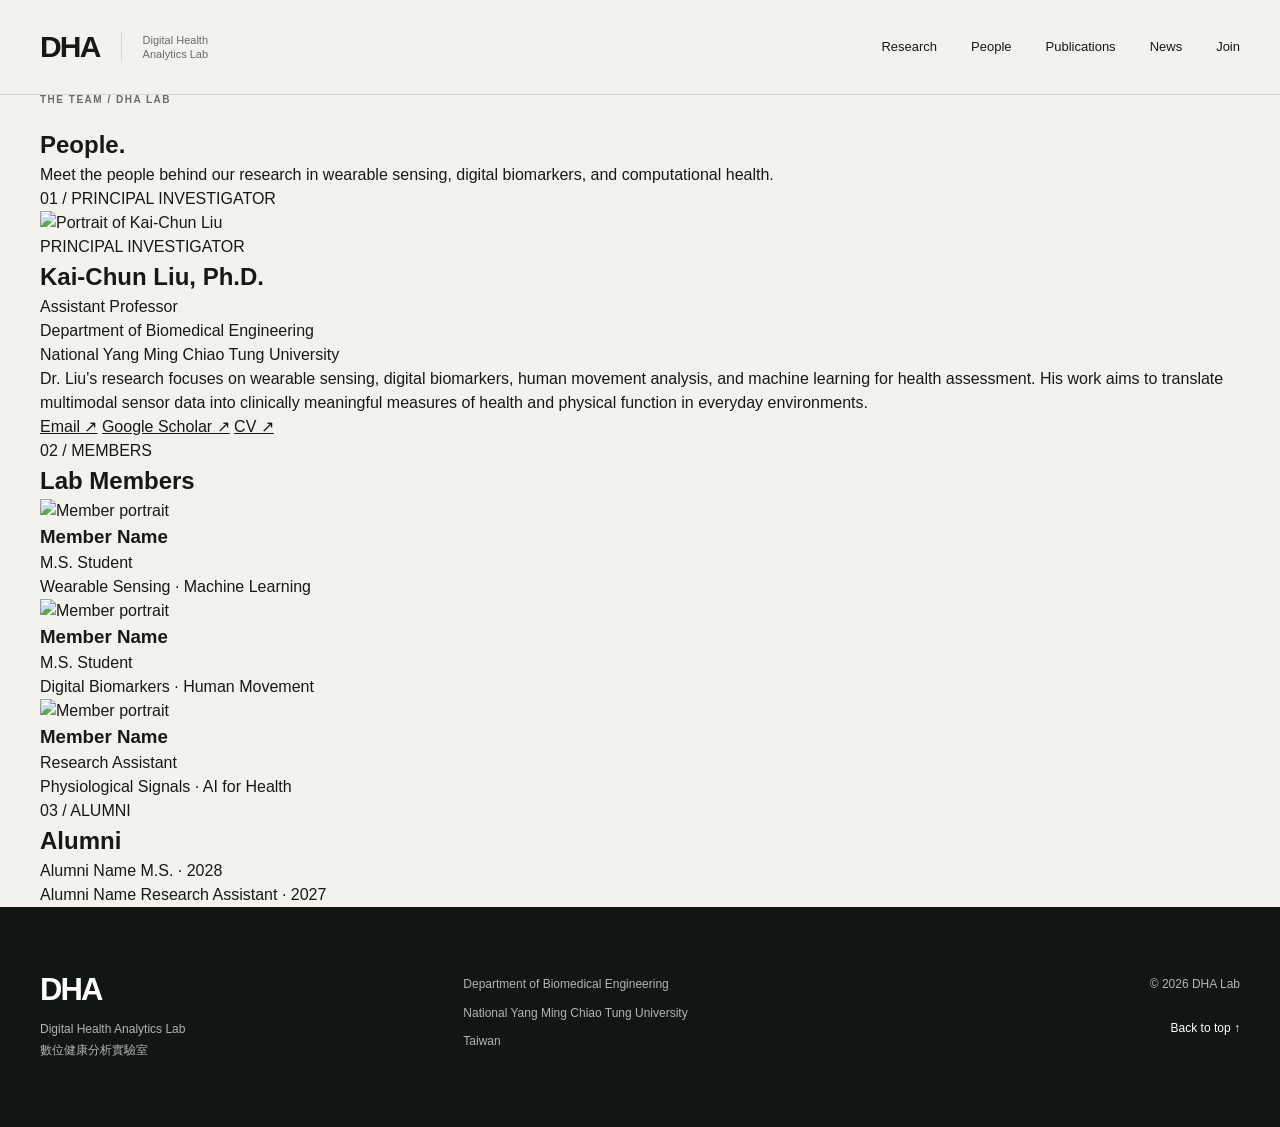
==== people.html @ 05067416 "Create people.html" ====
<!DOCTYPE html>
<html lang="en">
<head>
  <meta charset="UTF-8">
  <meta name="viewport" content="width=device-width, initial-scale=1.0">
  <title>People | DHA Lab</title>
  <meta name="description" content="Meet the people of the Digital Health Analytics Lab at NYCU.">
  <link rel="stylesheet" href="css/style.css?v=5">
</head>

<body>

<header class="site-header">
  <div class="header-inner">
    <a class="brand" href="index.html">
      <span class="brand-mark">DHA</span>
      <span class="brand-name">Digital Health<br>Analytics Lab</span>
    </a>

    <nav class="main-nav" aria-label="Main navigation">
      <a href="research.html">Research</a>
      <a href="people.html" aria-current="page">People</a>
      <a href="publications.html">Publications</a>
      <a href="news.html">News</a>
      <a href="join.html">Join</a>
    </nav>
  </div>
</header>

<main class="people-page">

  <section class="people-heading">
    <div class="section-inner">
      <p class="section-label">THE TEAM / DHA LAB</p>
      <h1>People<span class="accent-dot">.</span></h1>
      <p class="people-intro">
        Meet the people behind our research in wearable sensing,
        digital biomarkers, and computational health.
      </p>
    </div>
  </section>

  <!-- 01 / PRINCIPAL INVESTIGATOR -->
  <section class="people-section" id="pi">
    <div class="section-inner">

      <div class="people-section-header">
        <span>01 / PRINCIPAL INVESTIGATOR</span>
      </div>

      <div class="pi-layout">
        <div class="pi-photo">
          <img src="images/kai-chun-liu.jpg"
               alt="Portrait of Kai-Chun Liu">
        </div>

        <div class="pi-info">
          <p class="person-label">PRINCIPAL INVESTIGATOR</p>

          <h2>Kai-Chun Liu, Ph.D.</h2>
          <p class="person-role">Assistant Professor</p>

          <p class="person-affiliation">
            Department of Biomedical Engineering<br>
            National Yang Ming Chiao Tung University
          </p>

          <p class="person-bio">
            Dr. Liu's research focuses on wearable sensing,
            digital biomarkers, human movement analysis,
            and machine learning for health assessment.
            His work aims to translate multimodal sensor data
            into clinically meaningful measures of health
            and physical function in everyday environments.
          </p>

          <div class="person-links">
            <a href="mailto:kcliu33@nycu.edu.tw">Email ↗</a>
            <!-- Replace # with actual profile URLs -->
            <a href="#">Google Scholar ↗</a>
            <a href="#">CV ↗</a>
          </div>
        </div>
      </div>

    </div>
  </section>

  <!-- 02 / MEMBERS -->
  <section class="people-section" id="members">
    <div class="section-inner">

      <div class="people-section-header">
        <span>02 / MEMBERS</span>
        <h2>Lab Members</h2>
      </div>

      <div class="members-grid">

        <!-- Example member 1 -->
        <article class="member-card">
          <div class="member-photo">
            <img src="images/member-01.jpg" alt="Member portrait">
          </div>
          <h3>Member Name</h3>
          <p class="member-role">M.S. Student</p>
          <p class="member-interest">
            Wearable Sensing · Machine Learning
          </p>
        </article>

        <!-- Example member 2 -->
        <article class="member-card">
          <div class="member-photo">
            <img src="images/member-02.jpg" alt="Member portrait">
          </div>
          <h3>Member Name</h3>
          <p class="member-role">M.S. Student</p>
          <p class="member-interest">
            Digital Biomarkers · Human Movement
          </p>
        </article>

        <!-- Example member 3 -->
        <article class="member-card">
          <div class="member-photo">
            <img src="images/member-03.jpg" alt="Member portrait">
          </div>
          <h3>Member Name</h3>
          <p class="member-role">Research Assistant</p>
          <p class="member-interest">
            Physiological Signals · AI for Health
          </p>
        </article>

      </div>

    </div>
  </section>

  <!-- 03 / ALUMNI -->
  <section class="people-section alumni-section" id="alumni">
    <div class="section-inner">

      <div class="people-section-header">
        <span>03 / ALUMNI</span>
        <h2>Alumni</h2>
      </div>

      <div class="alumni-list">
        <div class="alumni-row">
          <span>Alumni Name</span>
          <span>M.S. · 2028</span>
        </div>

        <div class="alumni-row">
          <span>Alumni Name</span>
          <span>Research Assistant · 2027</span>
        </div>
      </div>

    </div>
  </section>

</main>

<footer class="site-footer">
  <div class="footer-inner">
    <div class="footer-brand">
      <p class="footer-dha">DHA</p>
      <p>Digital Health Analytics Lab<br>數位健康分析實驗室</p>
    </div>

    <div class="footer-affiliation">
      <p>Department of Biomedical Engineering</p>
      <p>National Yang Ming Chiao Tung University</p>
      <p>Taiwan</p>
    </div>

    <div class="footer-meta">
      <p>© 2026 DHA Lab</p>
      <a href="#">Back to top ↑</a>
    </div>
  </div>
</footer>

</body>
</html>
---- css/style.css ----
/* =========================================================
   DHA LAB
   Digital Health Analytics Lab
========================================================= */


/* =========================================================
   DESIGN TOKENS
========================================================= */

:root {

    --paper: #f4f2ec;
    --white: #ffffff;

    --ink: #171918;

    --gray: #696d69;
    --light-gray: #9da19d;

    --line: #d6d5cf;

    --teal: #183d38;
    --teal-dark: #102d29;

    --footer: #111513;

    --max-width: 1380px;

}


/* =========================================================
   RESET
========================================================= */

* {
    margin: 0;
    padding: 0;
    box-sizing: border-box;
}


html {
    scroll-behavior: smooth;
}


body {

    background: var(--paper);

    color: var(--ink);

    font-family:
        -apple-system,
        BlinkMacSystemFont,
        "Helvetica Neue",
        Helvetica,
        Arial,
        sans-serif;

    font-size: 16px;
    line-height: 1.5;

    -webkit-font-smoothing: antialiased;
    text-rendering: optimizeLegibility;

}


a {
    color: inherit;
}


img {
    display: block;
    max-width: 100%;
}


/* =========================================================
   GLOBAL CONTAINER
========================================================= */

.header-inner,
.hero-inner,
.section-inner,
.footer-inner {

    width: min(
        calc(100% - 80px),
        var(--max-width)
    );

    margin: 0 auto;

}


/* =========================================================
   HEADER
========================================================= */

.site-header {

    background: var(--paper);

    border-bottom: 1px solid var(--line);

}


.header-inner {

    min-height: 94px;

    display: flex;

    align-items: center;
    justify-content: space-between;

    gap: 60px;

}


/* =========================================================
   BRAND
========================================================= */

.brand {

    display: flex;

    align-items: center;

    color: var(--ink);

    text-decoration: none;

}


.brand-mark {

    padding-right: 21px;

    font-size: 30px;

    line-height: 1;

    font-weight: 700;

    letter-spacing: -0.06em;

}


.brand-name {

    padding-left: 21px;

    border-left: 1px solid var(--line);

    color: var(--gray);

    font-size: 11px;

    line-height: 1.3;

}


/* =========================================================
   NAVIGATION
========================================================= */

.main-nav {

    display: flex;

    align-items: center;

    gap: 34px;

}


.main-nav a {

    position: relative;

    padding: 10px 0;

    color: var(--ink);

    text-decoration: none;

    font-size: 13px;

    font-weight: 500;

}


.main-nav a::after {

    content: "";

    position: absolute;

    left: 0;
    bottom: 5px;

    width: 100%;
    height: 1px;

    background: var(--ink);

    transform: scaleX(0);

    transform-origin: right;

    transition: transform 0.25s ease;

}


.main-nav a:hover::after {

    transform: scaleX(1);

    transform-origin: left;

}


/* =========================================================
   HERO
========================================================= */

.hero {

    /*
       Keep the main visual close to the navigation.
    */

    padding: 26px 0 0;

}


/* =========================================================
   HERO VISUAL
========================================================= */

.hero-visual {

    position: relative;

    width: 100%;

    height: min(
        690px,
        calc(100vh - 145px)
    );

    min-height: 540px;

    overflow: hidden;

    background: var(--teal-dark);

}


/* =========================================================
   HERO IMAGE
========================================================= */

.hero-image {

    position: absolute;

    inset: 0;

    width: 100%;
    height: 100%;

    object-fit: cover;

    object-position: center;

}


/* =========================================================
   HERO OVERLAY
========================================================= */

.hero-overlay {

    position: absolute;

    inset: 0;

    z-index: 1;

    background:

        linear-gradient(
            90deg,
            rgba(7, 16, 14, 0.82) 0%,
            rgba(7, 16, 14, 0.65) 30%,
            rgba(7, 16, 14, 0.25) 58%,
            rgba(7, 16, 14, 0.04) 82%
        ),

        linear-gradient(
            0deg,
            rgba(5, 10, 9, 0.28) 0%,
            rgba(5, 10, 9, 0) 45%
        );

}


/* =========================================================
   HERO CONTENT
========================================================= */

.hero-content {

    position: absolute;

    z-index: 3;

    left: 58px;
    bottom: 62px;

    max-width: 690px;

    color: white;

}


/* =========================================================
   HERO EYEBROW
========================================================= */

.hero-eyebrow {

    margin-bottom: 20px;

    color: rgba(
        255,
        255,
        255,
        0.72
    );

    font-size: 10px;

    line-height: 1;

    font-weight: 600;

    letter-spacing: 0.16em;

}


/* =========================================================
   HERO TITLE
========================================================= */

.hero-content h1 {

    margin-bottom: 25px;

    font-size: clamp(
        56px,
        6vw,
        88px
    );

    line-height: 0.92;

    font-weight: 400;

    letter-spacing: -0.06em;

}


/* =========================================================
   HERO DESCRIPTION
========================================================= */

.hero-description {

    max-width: 500px;

    color: rgba(
        255,
        255,
        255,
        0.84
    );

    font-size: 16px;

    line-height: 1.65;

}


/* =========================================================
   HERO AFFILIATION
========================================================= */

.hero-affiliation {

    position: absolute;

    z-index: 3;

    right: 40px;
    bottom: 38px;

    color: rgba(
        255,
        255,
        255,
        0.68
    );

    text-align: right;

    font-size: 11px;

    line-height: 1.6;

}


.hero-affiliation p + p {

    margin-top: 2px;

}


/* =========================================================
   NEWS
========================================================= */

.news {

    padding: 125px 0 135px;

    background: var(--paper);

}


/* =========================================================
   NEWS HEADER
========================================================= */

.news-header {

    margin-bottom: 70px;

    display: flex;

    align-items: flex-end;
    justify-content: space-between;

    gap: 60px;

}


/* =========================================================
   SECTION LABEL
========================================================= */

.section-label {

    margin-bottom: 22px;

    color: var(--gray);

    font-size: 10px;

    line-height: 1;

    font-weight: 600;

    letter-spacing: 0.15em;

}


/* =========================================================
   NEWS TITLE
========================================================= */

.news-header h2 {

    max-width: 800px;

    font-size: clamp(
        43px,
        5vw,
        70px
    );

    line-height: 1;

    font-weight: 400;

    letter-spacing: -0.052em;

}


/* =========================================================
   ALL NEWS LINK
========================================================= */

.section-link {

    position: relative;

    padding-bottom: 6px;

    color: var(--ink);

    text-decoration: none;

    font-size: 13px;

}


.section-link::after {

    content: "";

    position: absolute;

    left: 0;
    bottom: 0;

    width: 100%;
    height: 1px;

    background: var(--ink);

    transform-origin: left;

    transition: transform 0.25s ease;

}


.section-link:hover::after {

    transform: scaleX(0.45);

}


/* =========================================================
   NEWS LIST
========================================================= */

.news-list {

    border-top: 1px solid var(--line);

}


/* =========================================================
   NEWS ITEM
========================================================= */

.news-item {

    padding: 37px 0;

    display: grid;

    grid-template-columns:
        170px
        minmax(0, 1fr)
        40px;

    gap: 30px;

    align-items: start;

    border-bottom: 1px solid var(--line);

}


/* =========================================================
   NEWS DATE
========================================================= */

.news-item time {

    padding-top: 5px;

    color: var(--gray);

    font-size: 10px;

    line-height: 1;

    font-weight: 600;

    letter-spacing: 0.12em;

}


/* =========================================================
   NEWS CONTENT
========================================================= */

.news-content h3 {

    margin-bottom: 10px;

    font-size: 23px;

    line-height: 1.25;

    font-weight: 500;

    letter-spacing: -0.025em;

}


.news-content p {

    max-width: 700px;

    color: var(--gray);

    font-size: 14px;

    line-height: 1.65;

}


/* =========================================================
   NEWS ARROW
========================================================= */

.news-arrow {

    padding-top: 2px;

    text-align: right;

    font-size: 18px;

    transition: transform 0.2s ease;

}


.news-item:hover .news-arrow {

    transform:
        translate(3px, -3px);

}


/* =========================================================
   FOOTER
========================================================= */

.site-footer {

    padding: 67px 0;

    background: var(--footer);

    color: #aeb6b2;

}


/* =========================================================
   FOOTER GRID
========================================================= */

.footer-inner {

    display: grid;

    grid-template-columns:
        1.2fr
        1.6fr
        0.8fr;

    gap: 70px;

}


/* =========================================================
   FOOTER DHA
========================================================= */

.footer-dha {

    margin-bottom: 14px;

    color: white;

    font-size: 31px;

    line-height: 1;

    font-weight: 700;

    letter-spacing: -0.06em;

}


.footer-brand,
.footer-affiliation,
.footer-meta {

    font-size: 12px;

    line-height: 1.7;

}


.footer-affiliation p + p {

    margin-top: 8px;

}


.footer-meta {

    text-align: right;

}


.footer-meta a {

    display: inline-block;

    margin-top: 23px;

    color: white;

    text-decoration: none;

}


.footer-meta a:hover {

    opacity: 0.65;

}


/* =========================================================
   TABLET
========================================================= */

@media (max-width: 1000px) {


    .header-inner,
    .hero-inner,
    .section-inner,
    .footer-inner {

        width:
            min(
                calc(100% - 48px),
                var(--max-width)
            );

    }


    /* HEADER */

    .header-inner {

        min-height: 90px;

    }


    .main-nav {

        gap: 21px;

    }


    /* HERO */

    .hero {

        padding-top: 22px;

    }


    .hero-visual {

        height: 620px;

        min-height: 0;

    }


    .hero-content {

        left: 45px;
        bottom: 50px;

    }


    .hero-affiliation {

        right: 35px;
        bottom: 30px;

    }


    /* NEWS */

    .news {

        padding: 100px 0 110px;

    }

}


/* =========================================================
   SMALL TABLET
========================================================= */

@media (max-width: 800px) {


    /* NAV */

    .main-nav {

        gap: 16px;

    }


    .main-nav a {

        font-size: 12px;

    }


    /* HERO */

    .hero-visual {

        height: 580px;

    }


    .hero-content h1 {

        font-size: 62px;

    }


    /*
       Hide affiliation because it competes
       with the main text at smaller widths.
    */

    .hero-affiliation {

        display: none;

    }


    /* NEWS */

    .news-item {

        grid-template-columns:
            125px
            minmax(0, 1fr)
            30px;

    }


    /* FOOTER */

    .footer-inner {

        grid-template-columns:
            1fr
            1fr;

    }


    .footer-meta {

        grid-column: 1 / -1;

        text-align: left;

    }

}


/* =========================================================
   MOBILE
========================================================= */

@media (max-width: 650px) {


    /* GLOBAL */

    .header-inner,
    .hero-inner,
    .section-inner,
    .footer-inner {

        width:
            calc(100% - 32px);

    }


    /* HEADER */

    .header-inner {

        min-height: 78px;

    }


    .brand-mark {

        padding-right: 15px;

        font-size: 27px;

    }


    .brand-name {

        padding-left: 15px;

        font-size: 9px;

    }


    /*
       Desktop navigation hidden on mobile.
       A mobile menu can be added later.
    */

    .main-nav {

        display: none;

    }


    /* HERO */

    .hero {

        padding-top: 16px;

    }


    .hero-visual {

        height:
            calc(100svh - 110px);

        min-height: 530px;

        max-height: 680px;

    }


    .hero-image {

        /*
           Can change this to:
           center / left / right
           depending on the final image.
        */

        object-position: center;

    }


    .hero-overlay {

        background:

            linear-gradient(
                0deg,
                rgba(6, 15, 13, 0.92) 0%,
                rgba(6, 15, 13, 0.70) 38%,
                rgba(6, 15, 13, 0.20) 72%,
                rgba(6, 15, 13, 0.03) 100%
            );

    }


    .hero-content {

        left: 26px;
        right: 26px;
        bottom: 32px;

        max-width: none;

    }


    .hero-eyebrow {

        margin-bottom: 16px;

        font-size: 8px;

    }


    .hero-content h1 {

        margin-bottom: 20px;

        font-size: clamp(
            47px,
            14vw,
            62px
        );

        line-height: 0.94;

    }


    .hero-description {

        max-width: 400px;

        font-size: 14px;

        line-height: 1.6;

    }


    /* NEWS */

    .news {

        padding: 78px 0 85px;

    }


    .news-header {

        margin-bottom: 45px;

        flex-direction: column;

        align-items: flex-start;

        gap: 27px;

    }


    .news-header h2 {

        font-size: 42px;

    }


    .news-item {

        padding: 29px 0;

        grid-template-columns: 1fr;

        gap: 13px;

    }


    .news-content h3 {

        font-size: 21px;

    }


    .news-arrow {

        display: none;

    }


    /* FOOTER */

    .site-footer {

        padding: 52px 0;

    }


    .footer-inner {

        grid-template-columns: 1fr;

        gap: 35px;

    }


    .footer-meta {

        grid-column: auto;

        text-align: left;

    }

}


/* =========================================================
   VERY SMALL MOBILE
========================================================= */

@media (max-width: 390px) {


    .brand-name {

        display: none;

    }


    .brand-mark {

        padding-right: 0;

    }


    .hero-content h1 {

        font-size: 45px;

    }


    .news-header h2 {

        font-size: 37px;

    }

}


/* =========================================================
   REDUCED MOTION
========================================================= */

@media (prefers-reduced-motion: reduce) {


    html {

        scroll-behavior: auto;

    }


    *,
    *::before,
    *::after {

        animation-duration:
            0.01ms !important;

        animation-iteration-count:
            1 !important;

        transition-duration:
            0.01ms !important;

    }

}
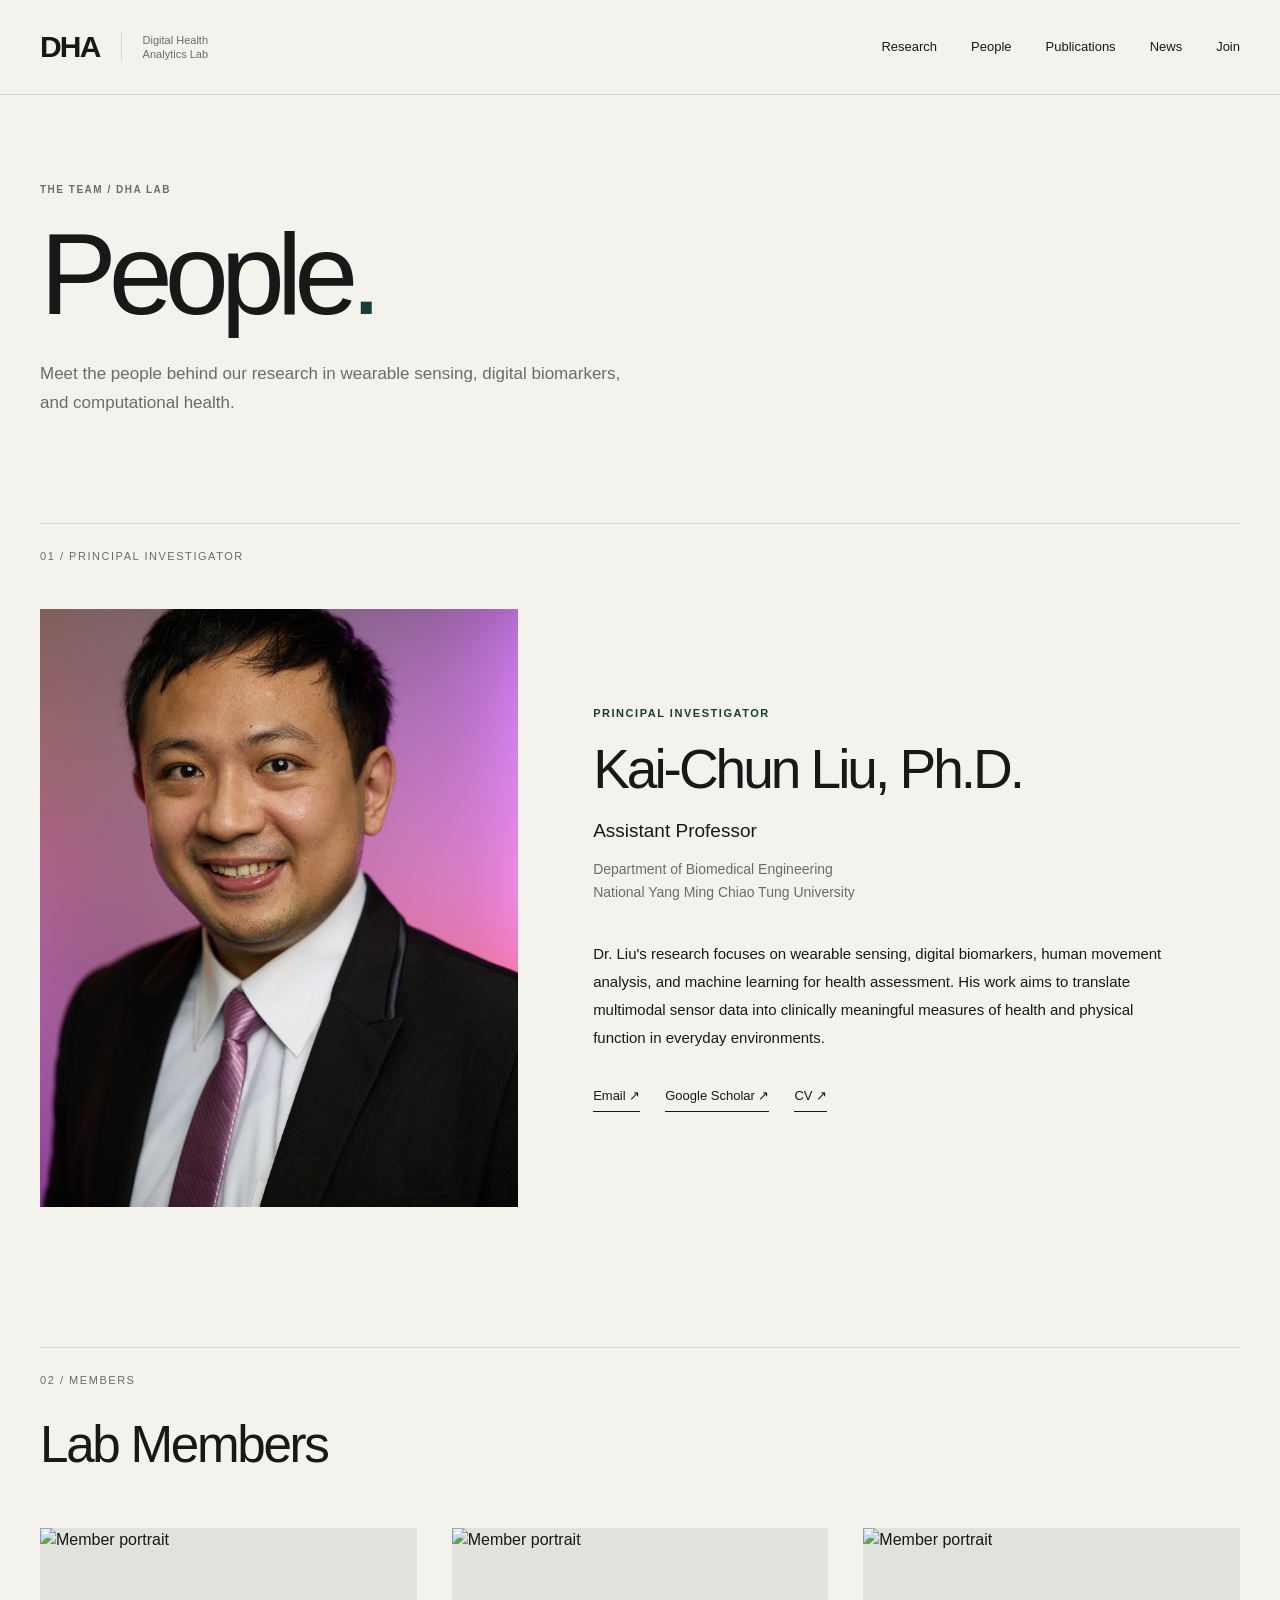
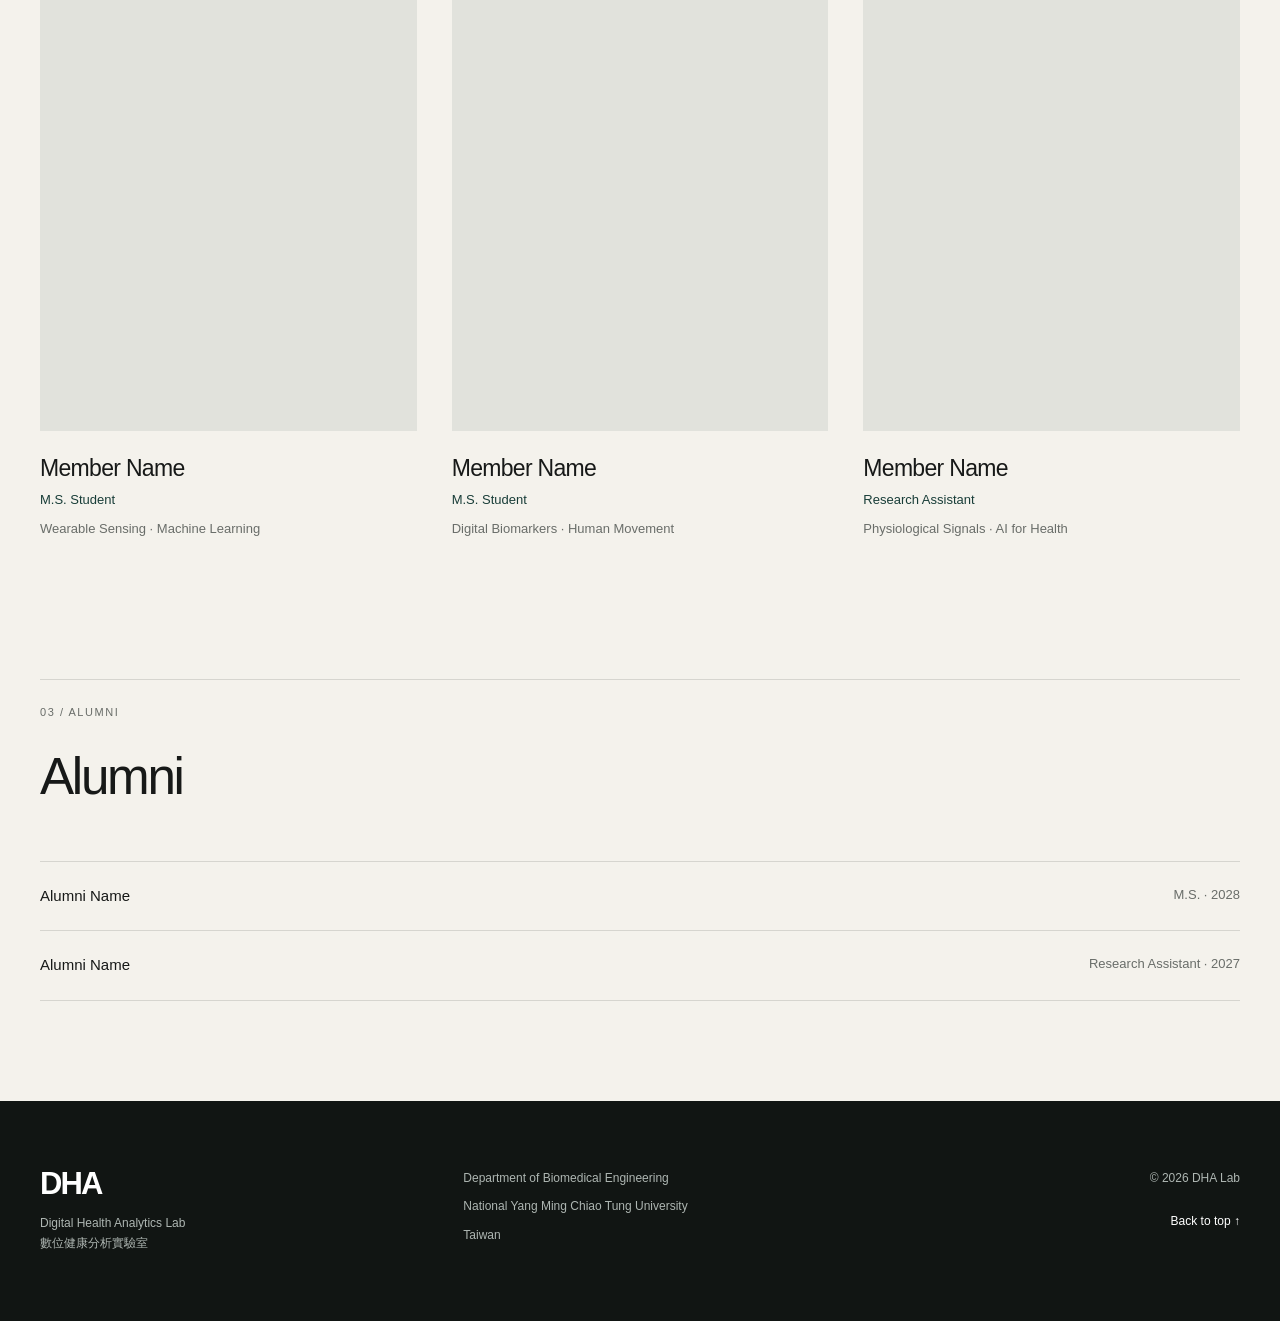
==== commit 636a7023: "Update people.html" ====
--- a/people.html
+++ b/people.html
@@ -78,8 +78,8 @@
           <div class="person-links">
             <a href="mailto:kcliu33@nycu.edu.tw">Email ↗</a>
             <!-- Replace # with actual profile URLs -->
-            <a href="#">Google Scholar ↗</a>
-            <a href="#">CV ↗</a>
+            <a href="https://scholar.google.com/citations?user=XZnpukkAAAAJ&hl=en">Google Scholar ↗</a>
+            <a href="https://drive.google.com/file/d/1OTG_u9zV8l17swDom-nR_fmlrITZX7Av/view?usp=drive_link">CV ↗</a>
           </div>
         </div>
       </div>
--- a/css/style.css
+++ b/css/style.css
@@ -1257,5 +1257,251 @@
             0.01ms !important;
 
     }
-
-}
+   
+
+}
+
+
+/* ==========================================
+   PEOPLE PAGE
+========================================== */
+
+.people-page {
+  background: var(--paper);
+}
+
+.people-heading {
+  padding: 90px 0 65px;
+}
+
+.people-heading h1 {
+  font-size: clamp(65px, 9vw, 130px);
+  font-weight: 400;
+  line-height: 1;
+  letter-spacing: -0.07em;
+}
+
+.accent-dot {
+  color: var(--teal);
+}
+
+.people-intro {
+  max-width: 590px;
+  margin-top: 28px;
+  color: var(--gray);
+  font-size: 17px;
+  line-height: 1.7;
+}
+
+/* SECTION */
+
+.people-section {
+  padding: 40px 0 100px;
+}
+
+.people-section-header {
+  border-top: 1px solid var(--line);
+  padding-top: 24px;
+  margin-bottom: 45px;
+}
+
+.people-section-header > span {
+  display: block;
+  color: var(--gray);
+  font-size: 11px;
+  letter-spacing: 0.14em;
+}
+
+.people-section-header h2 {
+  margin-top: 18px;
+  font-size: clamp(36px, 4vw, 54px);
+  font-weight: 400;
+  letter-spacing: -0.045em;
+}
+
+/* PI */
+
+.pi-layout {
+  display: grid;
+  grid-template-columns: minmax(0, 0.85fr) minmax(0, 1.15fr);
+  gap: 75px;
+  align-items: center;
+}
+
+.pi-photo {
+  aspect-ratio: 4 / 5;
+  background: #e1e2dc;
+  overflow: hidden;
+}
+
+.pi-photo img {
+  width: 100%;
+  height: 100%;
+  object-fit: cover;
+}
+
+.person-label {
+  color: var(--teal);
+  font-size: 11px;
+  font-weight: 600;
+  letter-spacing: 0.14em;
+  margin-bottom: 20px;
+}
+
+.pi-info h2 {
+  font-size: clamp(38px, 4.3vw, 64px);
+  font-weight: 400;
+  line-height: 1.05;
+  letter-spacing: -0.055em;
+}
+
+.person-role {
+  margin-top: 18px;
+  font-size: 19px;
+}
+
+.person-affiliation {
+  margin-top: 12px;
+  color: var(--gray);
+  font-size: 14px;
+  line-height: 1.7;
+}
+
+.person-bio {
+  margin-top: 35px;
+  max-width: 590px;
+  font-size: 15px;
+  line-height: 1.85;
+}
+
+.person-links {
+  display: flex;
+  flex-wrap: wrap;
+  gap: 25px;
+  margin-top: 35px;
+}
+
+.person-links a {
+  font-size: 13px;
+  text-decoration: none;
+  border-bottom: 1px solid var(--ink);
+  padding-bottom: 5px;
+}
+
+/* MEMBERS */
+
+.members-grid {
+  display: grid;
+  grid-template-columns: repeat(3, minmax(0, 1fr));
+  gap: 35px;
+}
+
+.member-photo {
+  aspect-ratio: 3 / 4;
+  background: #e1e2dc;
+  overflow: hidden;
+}
+
+.member-photo img {
+  width: 100%;
+  height: 100%;
+  object-fit: cover;
+  transition: transform 0.4s ease;
+}
+
+.member-card:hover img {
+  transform: scale(1.035);
+}
+
+.member-card h3 {
+  margin-top: 20px;
+  font-size: 23px;
+  font-weight: 500;
+  letter-spacing: -0.03em;
+}
+
+.member-role {
+  margin-top: 5px;
+  font-size: 13px;
+  color: var(--teal);
+}
+
+.member-interest {
+  margin-top: 9px;
+  font-size: 13px;
+  line-height: 1.6;
+  color: var(--gray);
+}
+
+/* ALUMNI */
+
+.alumni-list {
+  border-top: 1px solid var(--line);
+}
+
+.alumni-row {
+  display: flex;
+  justify-content: space-between;
+  gap: 25px;
+  padding: 23px 0;
+  border-bottom: 1px solid var(--line);
+  font-size: 15px;
+}
+
+.alumni-row span:last-child {
+  color: var(--gray);
+  font-size: 13px;
+}
+
+/* RESPONSIVE */
+
+@media (max-width: 900px) {
+  .pi-layout {
+    grid-template-columns: 1fr 1.2fr;
+    gap: 35px;
+  }
+
+  .members-grid {
+    gap: 20px;
+  }
+}
+
+@media (max-width: 650px) {
+  .people-heading {
+    padding: 60px 0 45px;
+  }
+
+  .people-section {
+    padding: 30px 0 75px;
+  }
+
+  .pi-layout {
+    grid-template-columns: 1fr;
+    gap: 30px;
+  }
+
+  .pi-photo {
+    max-width: 440px;
+  }
+
+  .members-grid {
+    grid-template-columns: repeat(2, minmax(0, 1fr));
+    gap: 28px 16px;
+  }
+
+  .member-card h3 {
+    font-size: 19px;
+  }
+
+  .alumni-row {
+    flex-direction: column;
+    gap: 6px;
+  }
+}
+
+@media (max-width: 390px) {
+  .members-grid {
+    grid-template-columns: 1fr;
+  }
+}
+
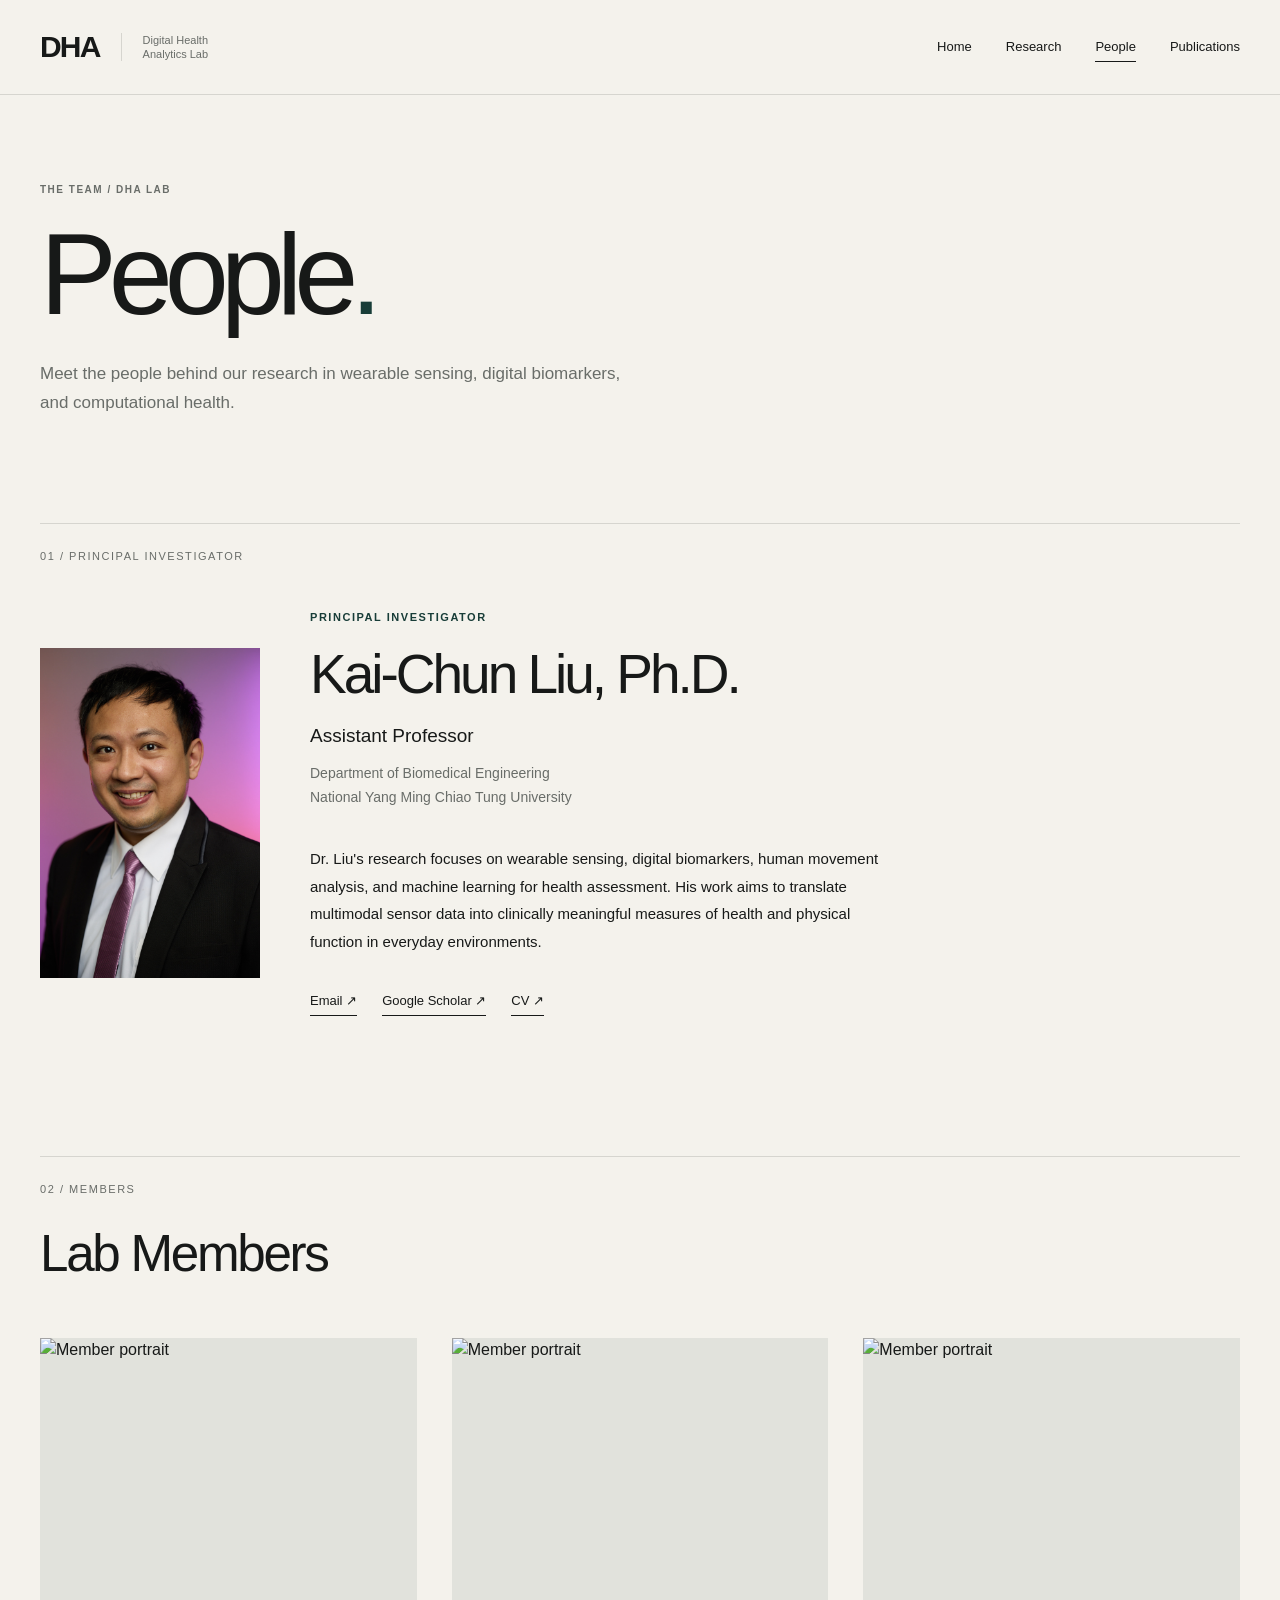
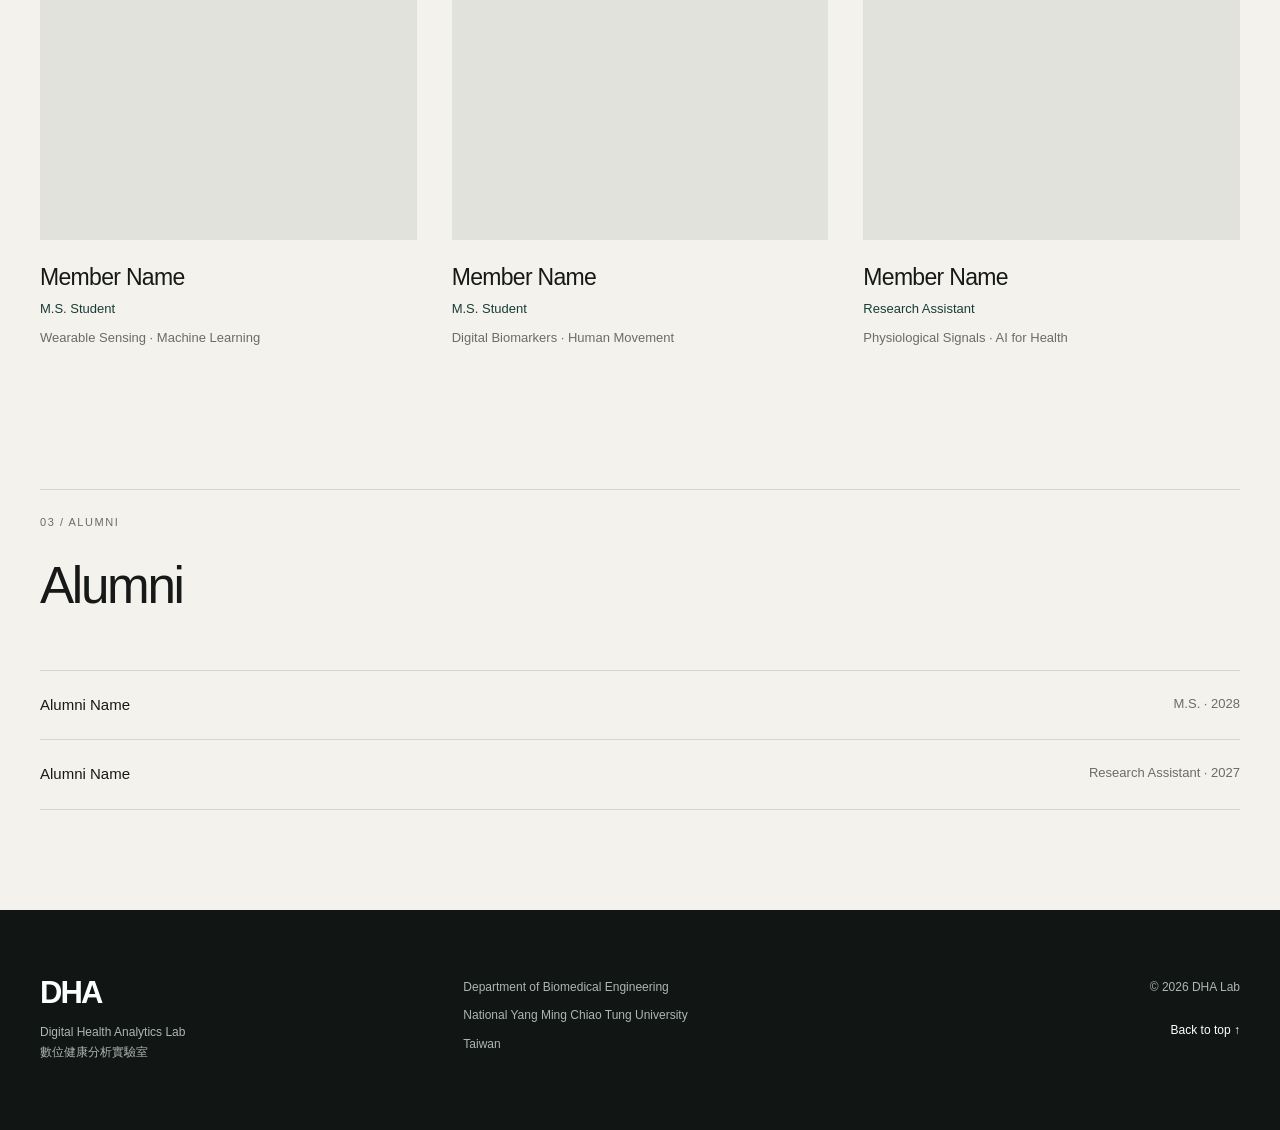
==== commit c64d9c48: "Add files via upload" ====
--- a/people.html
+++ b/people.html
@@ -1,72 +1,58 @@
 
 <!DOCTYPE html>
+
 <html lang="en">
 <head>
-  <meta charset="UTF-8">
-  <meta name="viewport" content="width=device-width, initial-scale=1.0">
-  <title>People | DHA Lab</title>
-  <meta name="description" content="Meet the people of the Digital Health Analytics Lab at NYCU.">
-  <link rel="stylesheet" href="css/style.css?v=5">
-</head>
+<meta charset="utf-8"/>
+<meta content="width=device-width, initial-scale=1.0" name="viewport"/>
+<title>People | DHA Lab</title>
+<meta content="Meet the people of the Digital Health Analytics Lab at NYCU." name="description"/>
 
-<body>
-
+<link href="css/style.css?v=unified-20261024" rel="stylesheet"/></head>
+<body id="top">
 <header class="site-header">
-  <div class="header-inner">
-    <a class="brand" href="index.html">
-      <span class="brand-mark">DHA</span>
-      <span class="brand-name">Digital Health<br>Analytics Lab</span>
-    </a>
-
-    <nav class="main-nav" aria-label="Main navigation">
-      <a href="research.html">Research</a>
-      <a href="people.html" aria-current="page">People</a>
-      <a href="publications.html">Publications</a>
-      <a href="news.html">News</a>
-      <a href="join.html">Join</a>
-    </nav>
-  </div>
+<div class="header-inner">
+<a class="brand" href="index.html">
+<span class="brand-mark">DHA</span>
+<span class="brand-name">Digital Health<br/>Analytics Lab</span>
+</a>
+<nav aria-label="Main navigation" class="main-nav"><a href="index.html">Home</a>
+<a href="research.html">Research</a>
+<a aria-current="page" href="people.html">People</a>
+<a href="publications.html">Publications</a>
+</nav>
+</div>
 </header>
-
 <main class="people-page">
-
-  <section class="people-heading">
-    <div class="section-inner">
-      <p class="section-label">THE TEAM / DHA LAB</p>
-      <h1>People<span class="accent-dot">.</span></h1>
-      <p class="people-intro">
+<section class="people-heading">
+<div class="section-inner">
+<p class="section-label">THE TEAM / DHA LAB</p>
+<h1>People<span class="accent-dot">.</span></h1>
+<p class="people-intro">
         Meet the people behind our research in wearable sensing,
         digital biomarkers, and computational health.
       </p>
-    </div>
-  </section>
-
-  <!-- 01 / PRINCIPAL INVESTIGATOR -->
-  <section class="people-section" id="pi">
-    <div class="section-inner">
-
-      <div class="people-section-header">
-        <span>01 / PRINCIPAL INVESTIGATOR</span>
-      </div>
-
-      <div class="pi-layout">
-        <div class="pi-photo">
-          <img src="images/kai-chun-liu.jpg"
-               alt="Portrait of Kai-Chun Liu">
-        </div>
-
-        <div class="pi-info">
-          <p class="person-label">PRINCIPAL INVESTIGATOR</p>
-
-          <h2>Kai-Chun Liu, Ph.D.</h2>
-          <p class="person-role">Assistant Professor</p>
-
-          <p class="person-affiliation">
-            Department of Biomedical Engineering<br>
+</div>
+</section>
+<!-- 01 / PRINCIPAL INVESTIGATOR -->
+<section class="people-section" id="pi">
+<div class="section-inner">
+<div class="people-section-header">
+<span>01 / PRINCIPAL INVESTIGATOR</span>
+</div>
+<div class="pi-layout">
+<div class="pi-photo">
+<img alt="Portrait of Kai-Chun Liu" src="images/kai-chun-liu.jpg"/>
+</div>
+<div class="pi-info">
+<p class="person-label">PRINCIPAL INVESTIGATOR</p>
+<h2>Kai-Chun Liu, Ph.D.</h2>
+<p class="person-role">Assistant Professor</p>
+<p class="person-affiliation">
+            Department of Biomedical Engineering<br/>
             National Yang Ming Chiao Tung University
           </p>
-
-          <p class="person-bio">
+<p class="person-bio">
             Dr. Liu's research focuses on wearable sensing,
             digital biomarkers, human movement analysis,
             and machine learning for health assessment.
@@ -74,116 +60,96 @@
             into clinically meaningful measures of health
             and physical function in everyday environments.
           </p>
-
-          <div class="person-links">
-            <a href="mailto:kcliu33@nycu.edu.tw">Email ↗</a>
-            <!-- Replace # with actual profile URLs -->
-            <a href="https://scholar.google.com/citations?user=XZnpukkAAAAJ&hl=en">Google Scholar ↗</a>
-            <a href="https://drive.google.com/file/d/1OTG_u9zV8l17swDom-nR_fmlrITZX7Av/view?usp=drive_link">CV ↗</a>
-          </div>
-        </div>
-      </div>
-
-    </div>
-  </section>
-
-  <!-- 02 / MEMBERS -->
-  <section class="people-section" id="members">
-    <div class="section-inner">
-
-      <div class="people-section-header">
-        <span>02 / MEMBERS</span>
-        <h2>Lab Members</h2>
-      </div>
-
-      <div class="members-grid">
-
-        <!-- Example member 1 -->
-        <article class="member-card">
-          <div class="member-photo">
-            <img src="images/member-01.jpg" alt="Member portrait">
-          </div>
-          <h3>Member Name</h3>
-          <p class="member-role">M.S. Student</p>
-          <p class="member-interest">
+<div class="person-links">
+<a href="mailto:kcliu33@nycu.edu.tw">Email ↗</a>
+<!-- Replace # with actual profile URLs -->
+<a href="https://scholar.google.com/citations?user=XZnpukkAAAAJ&amp;hl=en">Google Scholar ↗</a>
+<a href="https://drive.google.com/file/d/1OTG_u9zV8l17swDom-nR_fmlrITZX7Av/view?usp=drive_link">CV ↗</a>
+</div>
+</div>
+</div>
+</div>
+</section>
+<!-- 02 / MEMBERS -->
+<section class="people-section" id="members">
+<div class="section-inner">
+<div class="people-section-header">
+<span>02 / MEMBERS</span>
+<h2>Lab Members</h2>
+</div>
+<div class="members-grid">
+<!-- Example member 1 -->
+<article class="member-card">
+<div class="member-photo">
+<img alt="Member portrait" src="images/member-01.jpg"/>
+</div>
+<h3>Member Name</h3>
+<p class="member-role">M.S. Student</p>
+<p class="member-interest">
             Wearable Sensing · Machine Learning
           </p>
-        </article>
-
-        <!-- Example member 2 -->
-        <article class="member-card">
-          <div class="member-photo">
-            <img src="images/member-02.jpg" alt="Member portrait">
-          </div>
-          <h3>Member Name</h3>
-          <p class="member-role">M.S. Student</p>
-          <p class="member-interest">
+</article>
+<!-- Example member 2 -->
+<article class="member-card">
+<div class="member-photo">
+<img alt="Member portrait" src="images/member-02.jpg"/>
+</div>
+<h3>Member Name</h3>
+<p class="member-role">M.S. Student</p>
+<p class="member-interest">
             Digital Biomarkers · Human Movement
           </p>
-        </article>
-
-        <!-- Example member 3 -->
-        <article class="member-card">
-          <div class="member-photo">
-            <img src="images/member-03.jpg" alt="Member portrait">
-          </div>
-          <h3>Member Name</h3>
-          <p class="member-role">Research Assistant</p>
-          <p class="member-interest">
+</article>
+<!-- Example member 3 -->
+<article class="member-card">
+<div class="member-photo">
+<img alt="Member portrait" src="images/member-03.jpg"/>
+</div>
+<h3>Member Name</h3>
+<p class="member-role">Research Assistant</p>
+<p class="member-interest">
             Physiological Signals · AI for Health
           </p>
-        </article>
-
-      </div>
-
-    </div>
-  </section>
-
-  <!-- 03 / ALUMNI -->
-  <section class="people-section alumni-section" id="alumni">
-    <div class="section-inner">
-
-      <div class="people-section-header">
-        <span>03 / ALUMNI</span>
-        <h2>Alumni</h2>
-      </div>
-
-      <div class="alumni-list">
-        <div class="alumni-row">
-          <span>Alumni Name</span>
-          <span>M.S. · 2028</span>
-        </div>
-
-        <div class="alumni-row">
-          <span>Alumni Name</span>
-          <span>Research Assistant · 2027</span>
-        </div>
-      </div>
-
-    </div>
-  </section>
-
+</article>
+</div>
+</div>
+</section>
+<!-- 03 / ALUMNI -->
+<section class="people-section alumni-section" id="alumni">
+<div class="section-inner">
+<div class="people-section-header">
+<span>03 / ALUMNI</span>
+<h2>Alumni</h2>
+</div>
+<div class="alumni-list">
+<div class="alumni-row">
+<span>Alumni Name</span>
+<span>M.S. · 2028</span>
+</div>
+<div class="alumni-row">
+<span>Alumni Name</span>
+<span>Research Assistant · 2027</span>
+</div>
+</div>
+</div>
+</section>
 </main>
-
 <footer class="site-footer">
-  <div class="footer-inner">
-    <div class="footer-brand">
-      <p class="footer-dha">DHA</p>
-      <p>Digital Health Analytics Lab<br>數位健康分析實驗室</p>
-    </div>
-
-    <div class="footer-affiliation">
-      <p>Department of Biomedical Engineering</p>
-      <p>National Yang Ming Chiao Tung University</p>
-      <p>Taiwan</p>
-    </div>
-
-    <div class="footer-meta">
-      <p>© 2026 DHA Lab</p>
-      <a href="#">Back to top ↑</a>
-    </div>
-  </div>
+<div class="footer-inner">
+<div class="footer-brand">
+<p class="footer-dha">DHA</p>
+<p>Digital Health Analytics Lab<br/>數位健康分析實驗室</p>
+</div>
+<div class="footer-affiliation">
+<p>Department of Biomedical Engineering</p>
+<p>National Yang Ming Chiao Tung University</p>
+<p>Taiwan</p>
+</div>
+<div class="footer-meta">
+<p>© 2026 DHA Lab</p>
+<a href="#top">Back to top ↑</a>
+</div>
+</div>
 </footer>
-
 </body>
 </html>
--- a/css/style.css
+++ b/css/style.css
@@ -1322,22 +1322,24 @@
 /* PI */
 
 .pi-layout {
-  display: grid;
-  grid-template-columns: minmax(0, 0.85fr) minmax(0, 1.15fr);
-  gap: 75px;
-  align-items: center;
+    display: grid;
+    grid-template-columns: 220px minmax(0, 1fr);
+    column-gap: 50px;
+    align-items: center;
 }
 
 .pi-photo {
-  aspect-ratio: 4 / 5;
-  background: #e1e2dc;
-  overflow: hidden;
+    width: 220px;
+    max-width: 100%;
+    aspect-ratio: auto;
+    overflow: hidden;
 }
 
 .pi-photo img {
-  width: 100%;
-  height: 100%;
-  object-fit: cover;
+    display: block;
+    width: 100%;
+    height: auto;
+    object-fit: contain;
 }
 
 .person-label {
@@ -1455,16 +1457,6 @@
 
 /* RESPONSIVE */
 
-@media (max-width: 900px) {
-  .pi-layout {
-    grid-template-columns: 1fr 1.2fr;
-    gap: 35px;
-  }
-
-  .members-grid {
-    gap: 20px;
-  }
-}
 
 @media (max-width: 650px) {
   .people-heading {
@@ -1477,11 +1469,11 @@
 
   .pi-layout {
     grid-template-columns: 1fr;
-    gap: 30px;
+    gap: 35px;
   }
 
   .pi-photo {
-    max-width: 440px;
+    max-width: 180px;
   }
 
   .members-grid {
@@ -1505,3 +1497,8 @@
   }
 }
 
+
+/* Unified navigation: accessible on small screens */
+.main-nav a[aria-current="page"]::after{transform:scaleX(1);transform-origin:left}
+@media(max-width:650px){.header-inner{flex-wrap:wrap;gap:10px;padding:16px 0}.main-nav{display:flex;width:100%;gap:clamp(12px,4vw,26px);flex-wrap:wrap}.main-nav a{font-size:12px;padding:6px 0}.site-header .header-inner{min-height:90px}}
+@media(max-width:390px){.brand-name{display:block}.header-inner{gap:10px}}
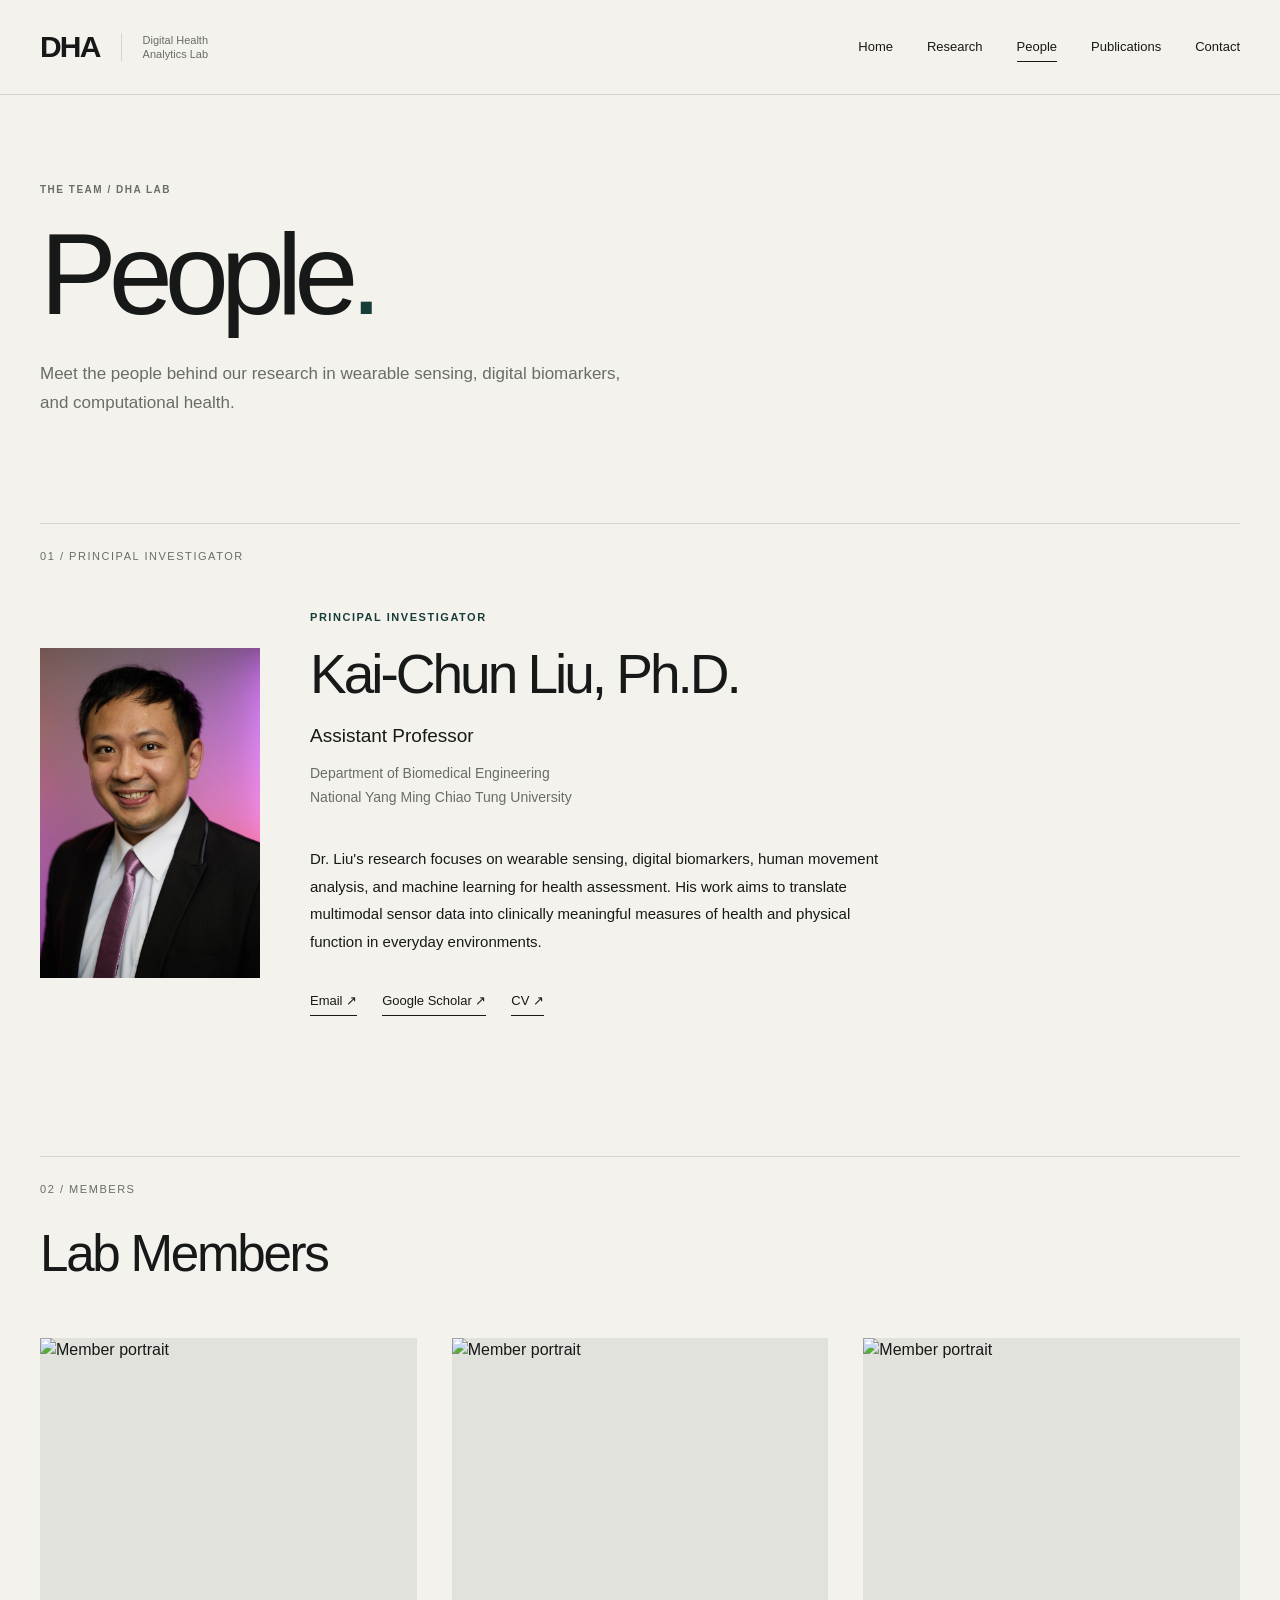
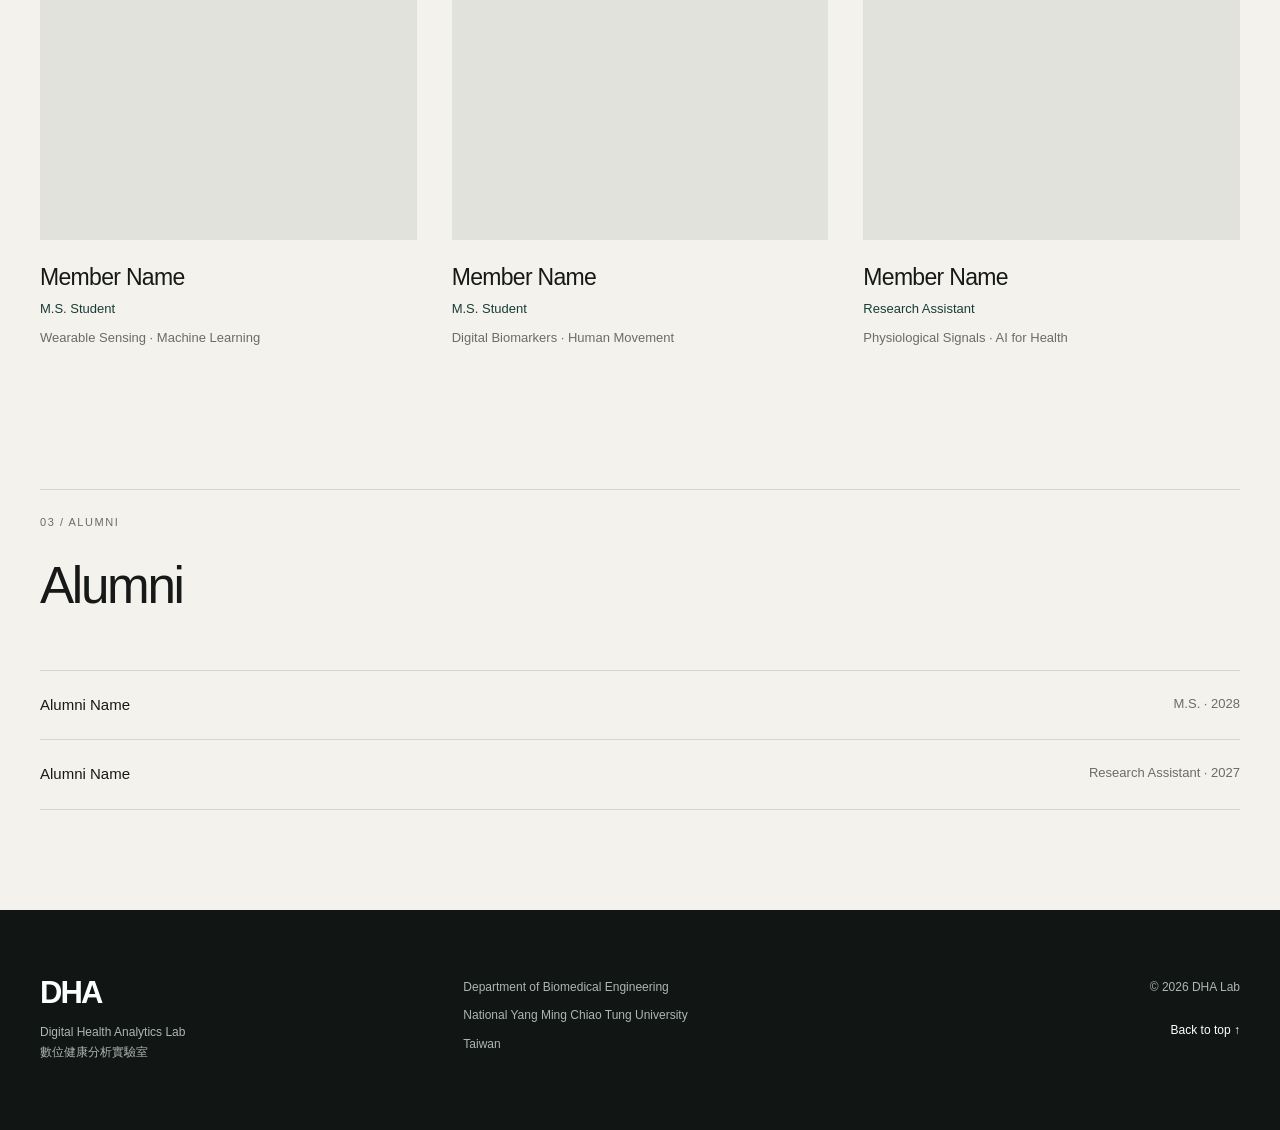
==== commit 1095472d: "Add files via upload" ====
--- a/people.html
+++ b/people.html
@@ -7,8 +7,7 @@
 <meta content="width=device-width, initial-scale=1.0" name="viewport"/>
 <title>People | DHA Lab</title>
 <meta content="Meet the people of the Digital Health Analytics Lab at NYCU." name="description"/>
-
-<link href="css/style.css?v=unified-20261024" rel="stylesheet"/></head>
+<link href="css/style.css?v=20261024-contact" rel="stylesheet"/></head>
 <body id="top">
 <header class="site-header">
 <div class="header-inner">
@@ -16,11 +15,7 @@
 <span class="brand-mark">DHA</span>
 <span class="brand-name">Digital Health<br/>Analytics Lab</span>
 </a>
-<nav aria-label="Main navigation" class="main-nav"><a href="index.html">Home</a>
-<a href="research.html">Research</a>
-<a aria-current="page" href="people.html">People</a>
-<a href="publications.html">Publications</a>
-</nav>
+<nav aria-label="Main navigation" class="main-nav"><a href="index.html">Home</a><a href="research.html">Research</a><a aria-current="page" href="people.html">People</a><a href="publications.html">Publications</a><a href="contact.html">Contact</a></nav>
 </div>
 </header>
 <main class="people-page">
